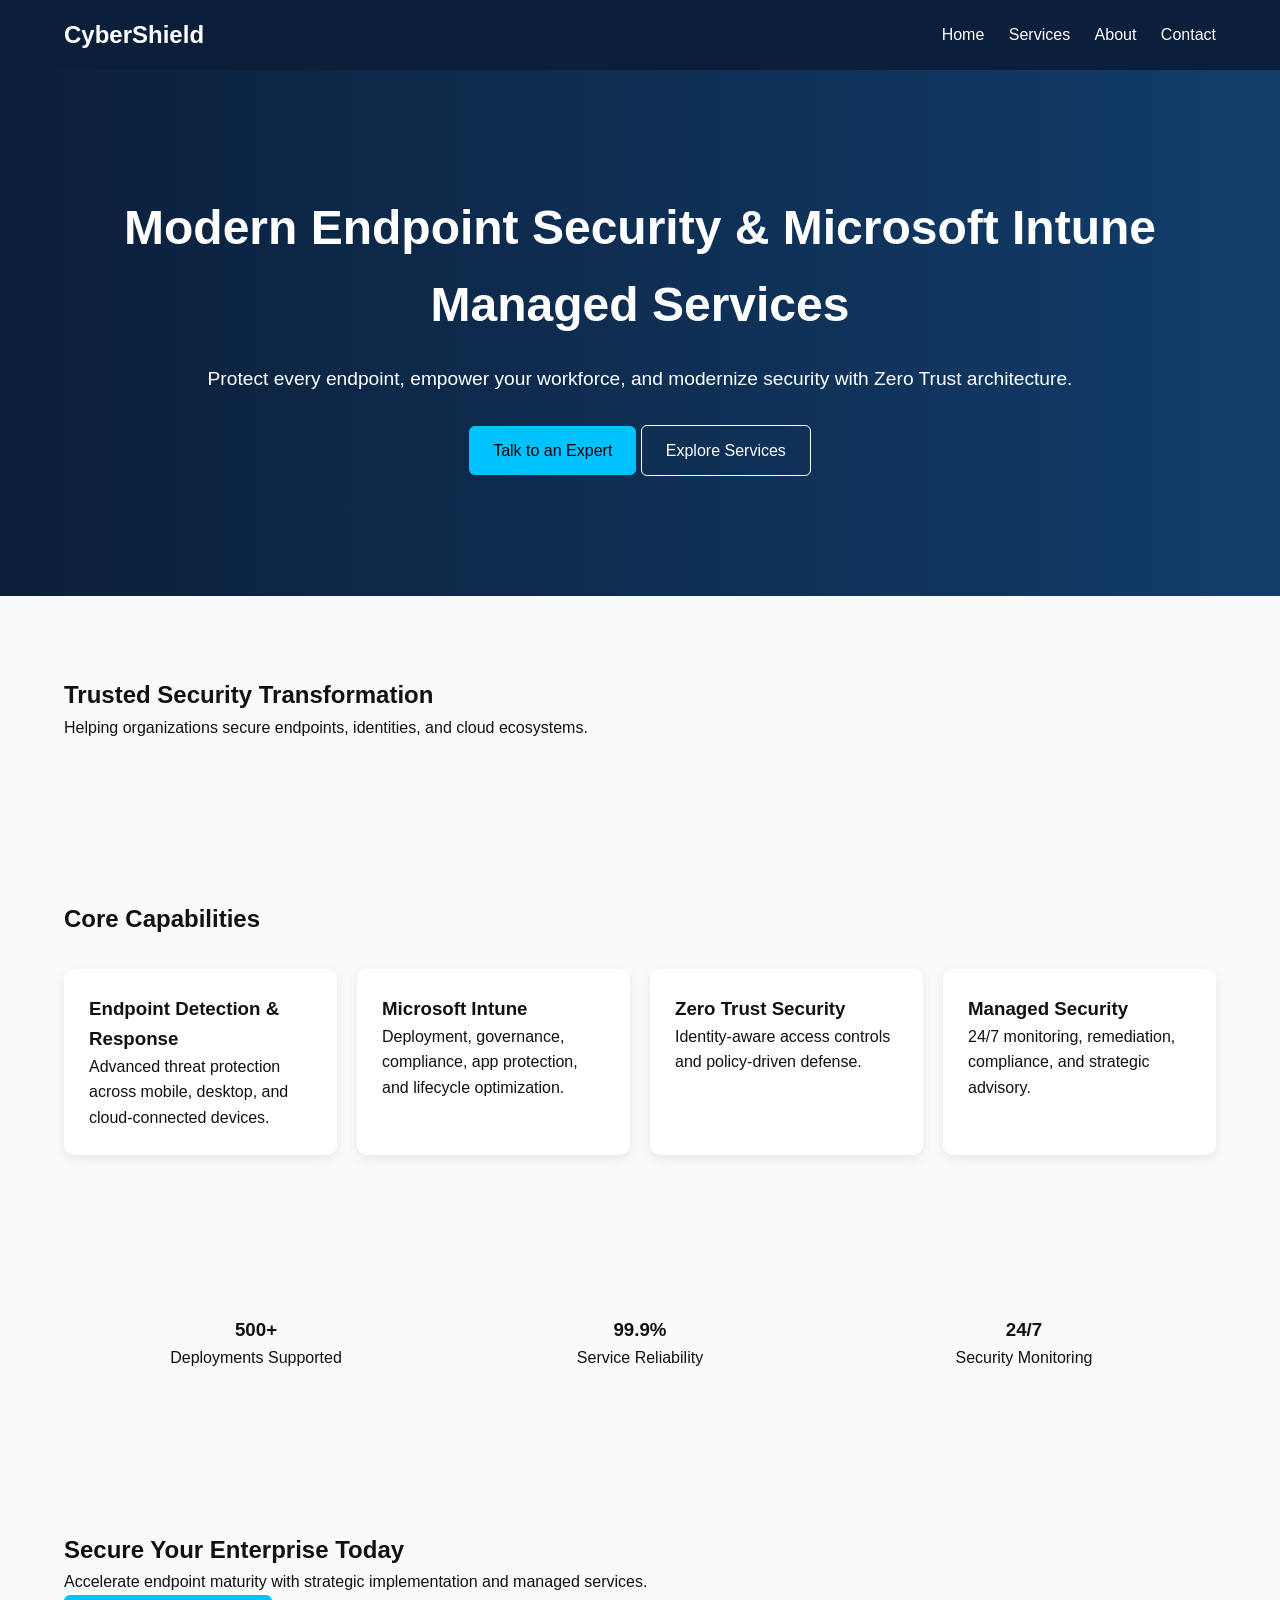
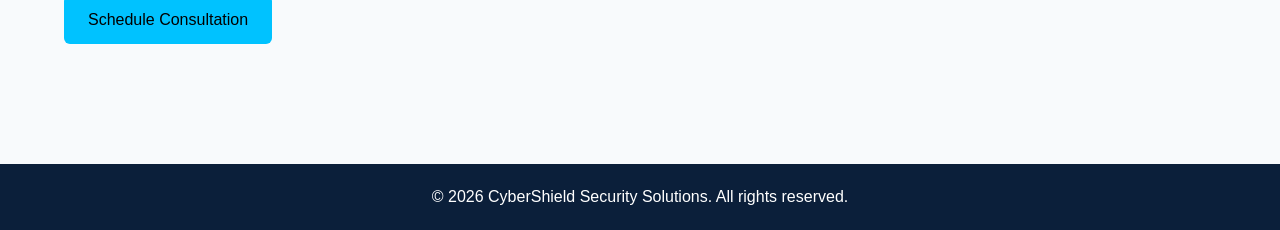
==== index.html @ 6c0d307a "Added files, 1st May 2026 Labor day" ====
<!DOCTYPE html>
<html lang="en">
<head>
  <meta charset="UTF-8" />
  <meta name="viewport" content="width=device-width, initial-scale=1.0" />
  <title>CyberShield Endpoint Security</title>
  <meta name="description" content="Enterprise-grade endpoint security, Microsoft Intune consulting, Zero Trust, and managed services." />
  <link rel="stylesheet" href="styles.css" />
</head>
<body>
  <header class="navbar">
    <div class="container nav-wrapper">
      <div class="logo">CyberShield</div>
      <nav id="nav-menu">
        <a href="index.html">Home</a>
        <a href="services.html">Services</a>
        <a href="about.html">About</a>
        <a href="contact.html">Contact</a>
      </nav>
      <button class="menu-toggle" id="menu-toggle">☰</button>
    </div>
  </header>

  <section class="hero">
    <div class="container">
      <h1>Modern Endpoint Security & Microsoft Intune Managed Services</h1>
      <p>Protect every endpoint, empower your workforce, and modernize security with Zero Trust architecture.</p>
      <div class="hero-buttons">
        <a href="contact.html" class="btn primary">Talk to an Expert</a>
        <a href="services.html" class="btn secondary">Explore Services</a>
      </div>
    </div>
  </section>

  <section class="trusted">
    <div class="container">
      <h2>Trusted Security Transformation</h2>
      <p>Helping organizations secure endpoints, identities, and cloud ecosystems.</p>
    </div>
  </section>

  <section class="services-preview">
    <div class="container">
      <h2>Core Capabilities</h2>
      <div class="grid">
        <div class="card">
          <h3>Endpoint Detection & Response</h3>
          <p>Advanced threat protection across mobile, desktop, and cloud-connected devices.</p>
        </div>
        <div class="card">
          <h3>Microsoft Intune</h3>
          <p>Deployment, governance, compliance, app protection, and lifecycle optimization.</p>
        </div>
        <div class="card">
          <h3>Zero Trust Security</h3>
          <p>Identity-aware access controls and policy-driven defense.</p>
        </div>
        <div class="card">
          <h3>Managed Security</h3>
          <p>24/7 monitoring, remediation, compliance, and strategic advisory.</p>
        </div>
      </div>
    </div>
  </section>

  <section class="stats">
    <div class="container stats-grid">
      <div><h3>500+</h3><p>Deployments Supported</p></div>
      <div><h3>99.9%</h3><p>Service Reliability</p></div>
      <div><h3>24/7</h3><p>Security Monitoring</p></div>
    </div>
  </section>

  <section class="cta">
    <div class="container">
      <h2>Secure Your Enterprise Today</h2>
      <p>Accelerate endpoint maturity with strategic implementation and managed services.</p>
      <a href="contact.html" class="btn primary">Schedule Consultation</a>
    </div>
  </section>

  <footer>
    <div class="container">
      <p>© 2026 CyberShield Security Solutions. All rights reserved.</p>
    </div>
  </footer>

  <script src="script.js"></script>
</body>
</html>
---- styles.css ----
* { margin:0; padding:0; box-sizing:border-box; font-family:Arial,sans-serif; }
body { color:#111; line-height:1.6; background:#f8fafc; }
.container { width:90%; max-width:1200px; margin:auto; }
.navbar { background:#0b1f3a; color:white; padding:1rem 0; position:sticky; top:0; }
.nav-wrapper { display:flex; justify-content:space-between; align-items:center; }
.logo { font-size:1.5rem; font-weight:bold; }
nav a { color:white; margin-left:20px; text-decoration:none; }
.hero { background:linear-gradient(to right,#0b1f3a,#123d6b); color:white; padding:120px 0; text-align:center; }
.hero h1 { font-size:3rem; margin-bottom:20px; }
.hero p { font-size:1.2rem; margin-bottom:30px; }
.btn { padding:12px 24px; border-radius:6px; text-decoration:none; display:inline-block; }
.primary { background:#00c2ff; color:#000; }
.secondary { border:1px solid white; color:white; }
.services-preview, .trusted, .stats, .cta, .content-section { padding:80px 0; }
.grid { display:grid; grid-template-columns:repeat(auto-fit,minmax(250px,1fr)); gap:20px; margin-top:30px; }
.card { background:white; padding:25px; border-radius:10px; box-shadow:0 4px 12px rgba(0,0,0,0.08); }
.stats-grid { display:grid; grid-template-columns:repeat(3,1fr); text-align:center; }
.page-header { background:#e2e8f0; padding:80px 0; text-align:center; }
.contact-form { display:flex; flex-direction:column; gap:15px; max-width:600px; margin:auto; }
.contact-form input, .contact-form textarea { padding:12px; width:100%; }
footer { background:#0b1f3a; color:white; text-align:center; padding:20px 0; margin-top:40px; }
.menu-toggle { display:none; }

@media(max-width:768px){
  nav { display:none; flex-direction:column; }
  nav.active { display:flex; }
  .menu-toggle { display:block; background:none; color:white; border:none; font-size:2rem; }
  .hero h1 { font-size:2rem; }
  .stats-grid { grid-template-columns:1fr; gap:20px; }
}
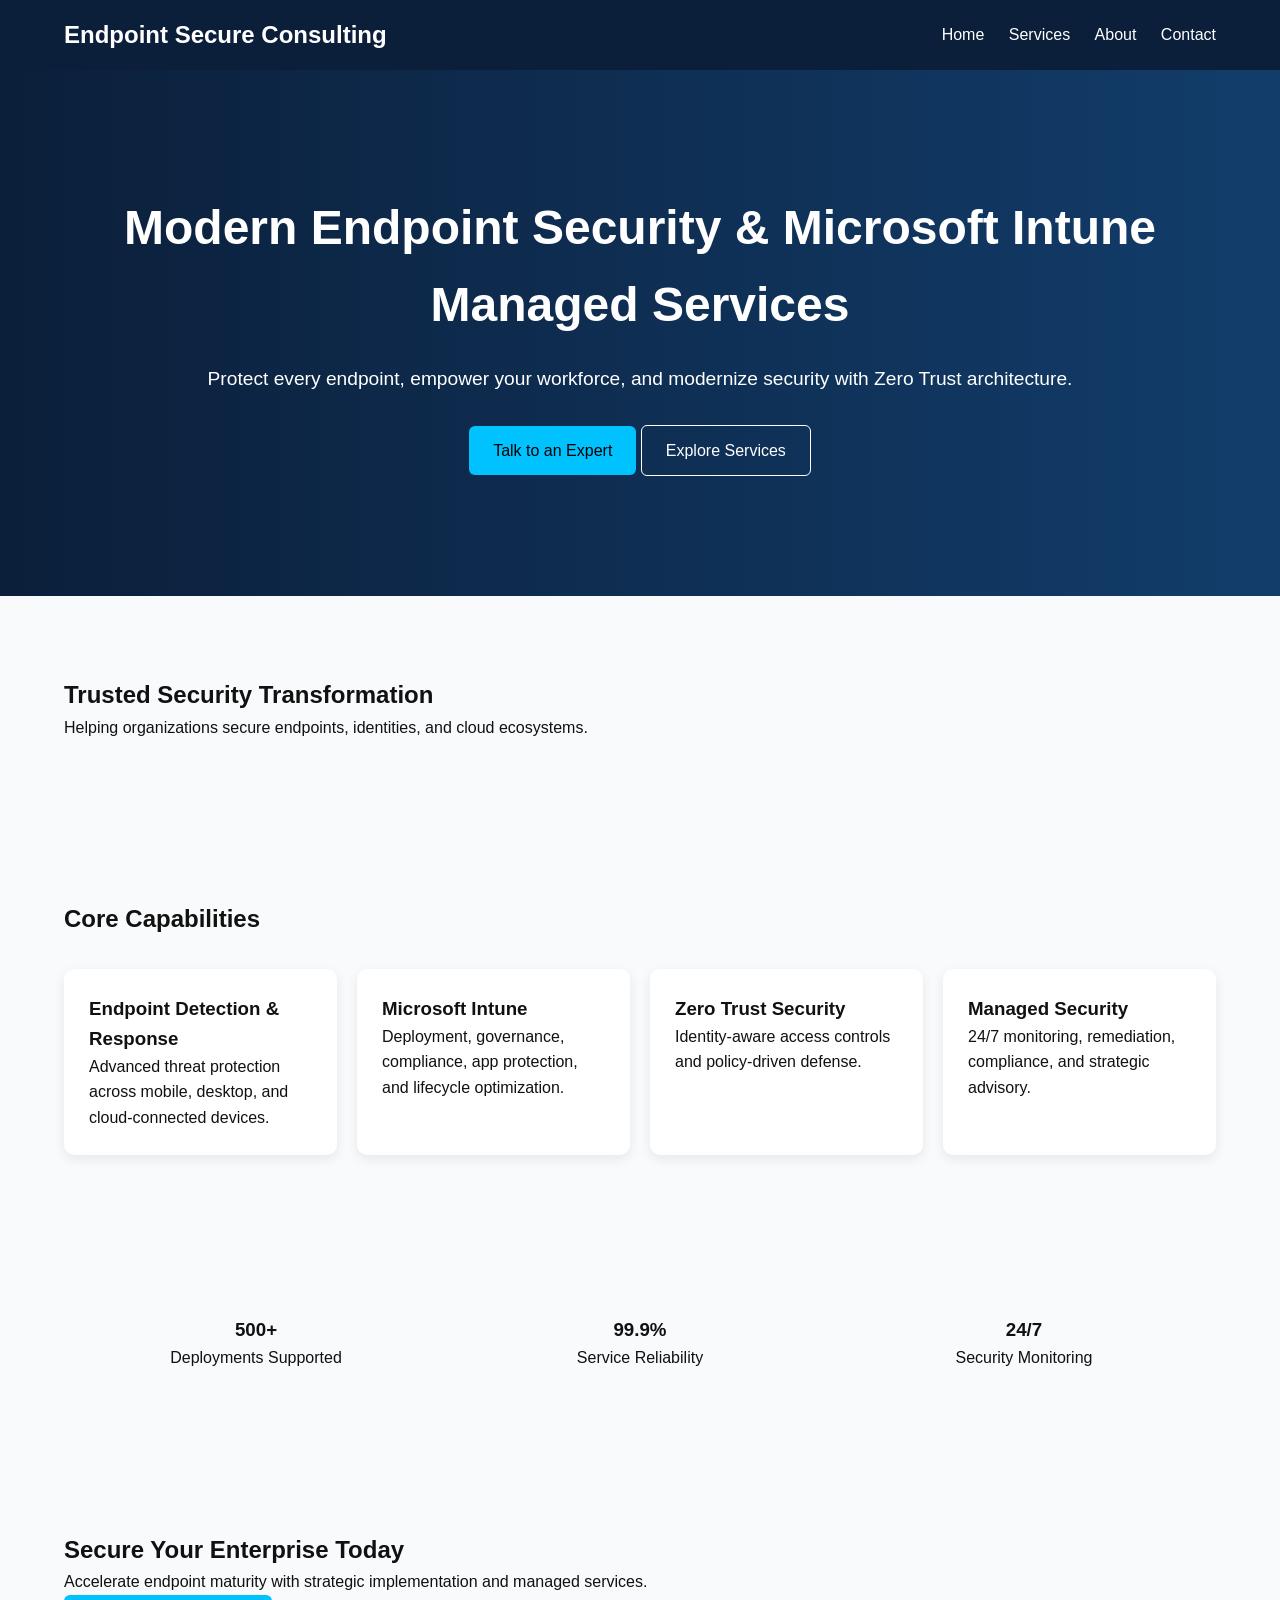
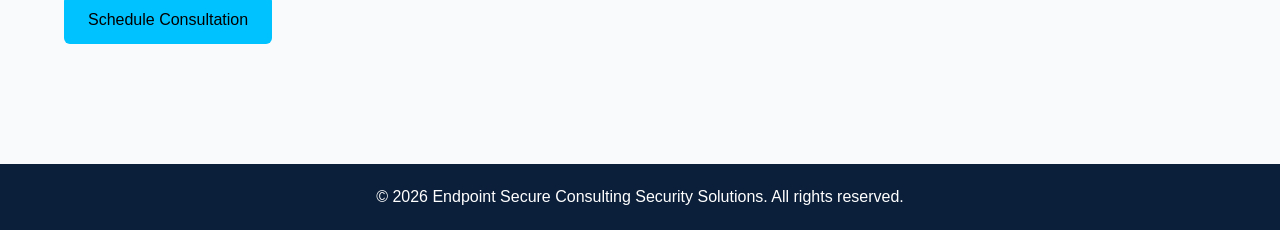
==== commit aa0eab42: "Update index.html" ====
--- a/index.html
+++ b/index.html
@@ -3,14 +3,14 @@
 <head>
   <meta charset="UTF-8" />
   <meta name="viewport" content="width=device-width, initial-scale=1.0" />
-  <title>CyberShield Endpoint Security</title>
+  <title>Endpoint Secure Consulting</title>
   <meta name="description" content="Enterprise-grade endpoint security, Microsoft Intune consulting, Zero Trust, and managed services." />
   <link rel="stylesheet" href="styles.css" />
 </head>
 <body>
   <header class="navbar">
     <div class="container nav-wrapper">
-      <div class="logo">CyberShield</div>
+      <div class="logo">Endpoint Secure Consulting</div>
       <nav id="nav-menu">
         <a href="index.html">Home</a>
         <a href="services.html">Services</a>
@@ -81,10 +81,10 @@
 
   <footer>
     <div class="container">
-      <p>© 2026 CyberShield Security Solutions. All rights reserved.</p>
+      <p>© 2026 Endpoint Secure Consulting Security Solutions. All rights reserved.</p>
     </div>
   </footer>
 
   <script src="script.js"></script>
 </body>
-</html>+</html>
